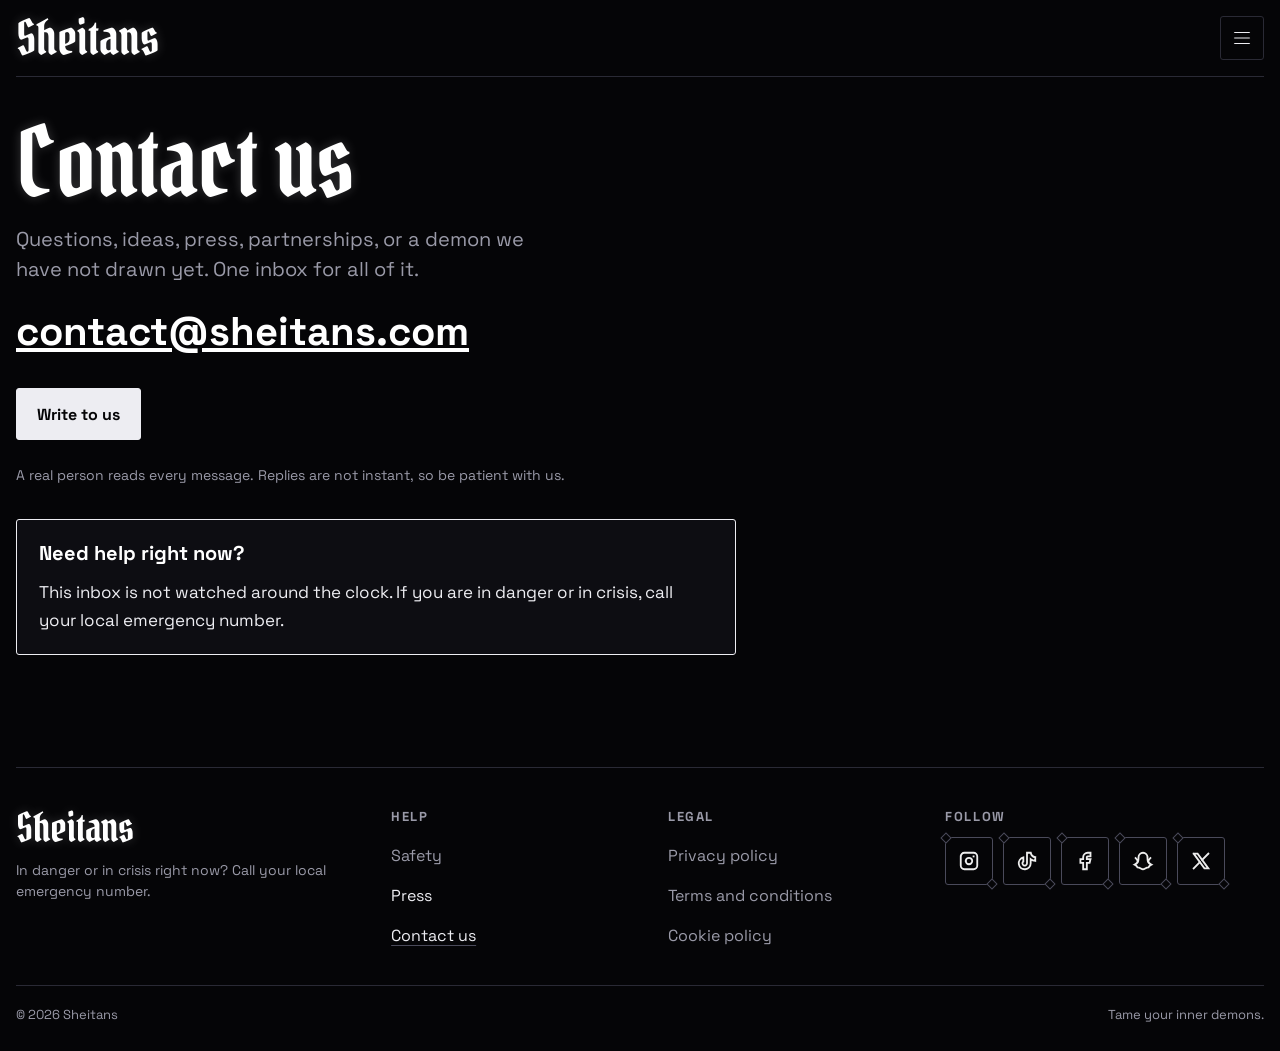
==== contact.html @ 4c61984f "Sheitans coming-soon site Landing page with the neon demon wall, menu screen and save-as-app steps, " ====
<!doctype html>
<html lang="en">
<head>
<meta charset="utf-8">
<meta name="viewport" content="width=device-width, initial-scale=1, viewport-fit=cover">
<title>Contact us · Sheitans</title>
<meta name="description" content="Write to Sheitans at contact@sheitans.com.">
<meta name="theme-color" content="#050507">
<meta property="og:title" content="Contact us · Sheitans">
<meta property="og:description" content="Write to Sheitans at contact@sheitans.com.">
<meta property="og:image" content="https://sheitans.com/assets/img/og-image.png">
<meta property="og:image:width" content="1200">
<meta property="og:image:height" content="630">
<meta name="twitter:card" content="summary_large_image">
<meta property="og:url" content="https://sheitans.com/contact">
<link rel="icon" href="assets/img/favicon.svg" type="image/svg+xml">
<link rel="icon" href="favicon.ico" sizes="any">
<link rel="apple-touch-icon" href="assets/img/apple-touch-icon.png">
<link rel="manifest" href="manifest.webmanifest">
<link rel="preload" href="assets/fonts/Sheitans.ttf" as="font" type="font/ttf" crossorigin>
<link rel="stylesheet" href="https://fonts.googleapis.com/css2?family=Space+Grotesk:wght@400;500;700&display=swap">
<link rel="stylesheet" href="assets/css/styles.css">
</head>
<body>
<div class="wrap">
  <header class="site">
    <a class="logo" href="index.html">Sheitans</a>
    <button class="burger" id="burger" type="button" aria-label="Open menu" aria-controls="menu-screen" aria-expanded="false"><svg width="22" height="22" viewBox="0 0 24 24" aria-hidden="true"><path fill="currentColor" d="M3 6 L4 5.4 H20 L21 6 L20 6.6 H4 Z M3 12 L4 11.4 H20 L21 12 L20 12.6 H4 Z M3 18 L4 17.4 H20 L21 18 L20 18.6 H4 Z"/></svg></button>
  </header>
</div>

<main class="wrap page">
  <article class="doc">
<h1>Contact us</h1>
<p class="lede">Questions, ideas, press, partnerships, or a demon we have not drawn yet. One inbox for all of it.</p>
<p><a class="email" href="mailto:contact@sheitans.com">contact@sheitans.com</a></p>
<p><a class="btn btn-primary" href="mailto:contact@sheitans.com">Write to us</a></p>
<p class="muted">A real person reads every message. Replies are not instant, so be patient with us.</p>

<section class="crisis-panel" aria-labelledby="urgent">
  <h2 id="urgent">Need help right now?</h2>
  <p>This inbox is not watched around the clock. If you are in danger or in crisis, call your local emergency number.</p>
</section>
  </article>
</main>

<footer class="wrap">
  <div class="foot">
    <div class="brand">
      <a class="logo" href="index.html">Sheitans</a>
      <p class="crisis">In danger or in crisis right now? Call your local emergency number.</p>
    </div>
    <nav aria-label="Help">
      <h3>Help</h3>
      <ul><li><span class="unlinked">Safety</span></li><li><a href="press.html">Press</a></li><li><a href="contact.html" aria-current="page">Contact us</a></li></ul>
    </nav>
    <nav aria-label="Legal">
      <h3>Legal</h3>
      <ul><li><span class="unlinked">Privacy policy</span></li><li><span class="unlinked">Terms and conditions</span></li><li><span class="unlinked">Cookie policy</span></li></ul>
    </nav>
    <div>
      <h3>Follow</h3>
      <div class="socials">
        <a class="social" href="#" aria-label="Sheitans on Instagram" title="Instagram"><img src="assets/img/social/brand-instagram.svg" alt="" width="22" height="22"></a>
        <a class="social" href="#" aria-label="Sheitans on TikTok" title="TikTok"><img src="assets/img/social/brand-tiktok.svg" alt="" width="22" height="22"></a>
        <a class="social" href="#" aria-label="Sheitans on Facebook" title="Facebook"><img src="assets/img/social/brand-facebook.svg" alt="" width="22" height="22"></a>
        <a class="social" href="#" aria-label="Sheitans on Snapchat" title="Snapchat"><img src="assets/img/social/brand-snapchat.svg" alt="" width="22" height="22"></a>
        <a class="social" href="#" aria-label="Sheitans on X" title="X"><img src="assets/img/social/brand-x.svg" alt="" width="22" height="22"></a>
      </div>
    </div>
    <div class="legal-line"><span>© 2026 Sheitans</span><span>Tame your inner demons.</span></div>
  </div>
</footer>

<div class="menu-screen" id="menu-screen" role="dialog" aria-modal="true" aria-label="Menu" hidden>
  <div class="wrap">
    <div class="menu-top">
      <span class="logo">Sheitans</span>
      <button class="close" id="menu-close" type="button"><svg width="16" height="16" viewBox="0 0 24 24" aria-hidden="true"><path fill="currentColor" d="M3.6 5 L5 3.6 L20.4 19 L19 20.4 Z M19.7 3.8 L20.2 4.3 L4.3 20.2 L3.8 19.7 Z"/></svg>Close</button>
    </div>
    <div class="menu-body" id="menu-main">
      <span data-demon="d1" data-lit></span>
      <h2 class="menu-title">Nothing hidden here.</h2>
      <p class="menu-sub">No secret menu, no trap door. Just you and your demons. More soon.</p>
    </div>
    <div class="howto" id="menu-howto" hidden>
      <h2>Save it as an app</h2>
      <p class="lead">Sheitans lives on your home screen like any app. No store, no download.</p>
      <div class="os">
        <h3>iPhone · Safari</h3>
        <ol><li>Tap the Share button at the bottom of the screen.</li><li>Scroll down and tap Add to Home Screen.</li><li>Tap Add. Sheitans joins your other apps.</li></ol>
      </div>
      <div class="os">
        <h3>Android · Chrome</h3>
        <ol><li>Tap the three-dot menu at the top right.</li><li>Tap Install app or Add to home screen.</li><li>Confirm. Sheitans joins your other apps.</li></ol>
      </div>
      <button class="btn btn-secondary" id="menu-back" type="button">Back</button>
    </div>
    <div class="menu-actions">
      <button class="btn btn-primary" id="menu-login" type="button">Log in</button>
      <a class="btn btn-secondary" id="menu-save" href="#install">Save as an app</a>
      <p class="hint" id="menu-hint" aria-live="polite"></p>
    </div>
  </div>
</div>

<script src="assets/js/main.js"></script>
</body>
</html>
---- assets/css/styles.css ----
/* Sheitans site styles: header, menu screen, footer, CTA, neon demons.
   Display face: Sheitans.ttf (Pirata One, SIL Open Font License, see assets/fonts/OFL.txt). */
@font-face { font-family: 'Sheitans'; src: url(../fonts/Sheitans.ttf) format('truetype'); font-display: swap; }
:root {
  --void: #050507; --board: #08080C; --panel: #0D0D12; --smoke: #EDEDF2; --muted: #9A9AA8;
  --line: #2A2A35; --line-lit: #4A4A5A; --rule: #0E0E14; --alarm: #FF2E4D;
  --display: 'Sheitans', 'Pirata One', Georgia, serif;
  --text: 'Space Grotesk', system-ui, -apple-system, sans-serif;
  color-scheme: dark;
}
* { box-sizing: border-box; }
[hidden] { display: none !important; }
html, body { margin: 0; background: var(--void); color: var(--smoke); font-family: var(--text); }
body { overflow-x: hidden; }
body.locked { overflow: hidden; }
.wrap { max-width: 1280px; margin: 0 auto; padding-left: max(16px, env(safe-area-inset-left, 0px)); padding-right: max(16px, env(safe-area-inset-right, 0px)); }
a { color: inherit; }
:focus-visible { outline: 2px solid var(--smoke); outline-offset: 3px; }

/* Header: logo and burger only */
.site { display: flex; justify-content: space-between; align-items: center; padding-block: 14px; border-bottom: 1px solid var(--line); }
.logo { margin: 0; font: 400 clamp(34px, 9vw, 48px)/1 var(--display); color: #FFFFFF; text-decoration: none; text-shadow: 0 0 12px rgba(255,255,255,0.2); }
.burger { width: 44px; height: 44px; display: grid; place-items: center; background: transparent; border: 1px solid var(--line); border-radius: 3px; color: var(--smoke); cursor: pointer; }
.burger:hover { border-color: var(--line-lit); }

/* Hero tagline and CTA */
.tag { margin: 0; font: 400 clamp(56px, 15vw, 150px)/0.92 var(--display); text-wrap: balance; color: #FFFFFF; text-shadow: 0 0 16px rgba(255,255,255,0.35); }
.cta { display: inline-flex; align-items: center; justify-content: center; gap: 12px; min-height: 48px; padding: 0 22px; background: transparent; border: 1px solid #3A3A46; border-radius: 3px; color: var(--muted); font: 500 14px/1 var(--text); letter-spacing: 0.12em; text-transform: uppercase; cursor: not-allowed; }
.cta i { width: 8px; height: 8px; background: var(--alarm); transform: rotate(45deg); box-shadow: 0 0 8px var(--alarm); animation: blink 1.4s steps(2, jump-none) infinite; }

/* Menu screen */
.menu-screen { position: fixed; inset: 0; z-index: 50; background: var(--void); display: flex; flex-direction: column; padding-top: env(safe-area-inset-top, 0px); padding-bottom: env(safe-area-inset-bottom, 0px); }
.menu-screen .wrap { width: 100%; flex: 1; display: flex; flex-direction: column; }
.menu-top { display: flex; justify-content: space-between; align-items: center; padding-block: 14px; border-bottom: 1px solid var(--line); }
.close { display: inline-flex; align-items: center; gap: 10px; min-height: 44px; padding: 0 14px; background: transparent; border: 1px solid var(--line); border-radius: 3px; color: var(--smoke); font: 500 14px var(--text); cursor: pointer; }
.menu-body { flex: 1; display: flex; flex-direction: column; align-items: center; justify-content: center; text-align: center; gap: 20px; padding-block: 32px; }
.menu-body .demon { width: 120px; }
.menu-title { margin: 0; font: 400 clamp(52px, 14vw, 112px)/0.95 var(--display); text-wrap: balance; color: #FFFFFF; }
.menu-sub { margin: 0; max-width: 32ch; color: var(--muted); font-size: 17px; line-height: 1.5; }
.menu-actions { display: grid; gap: 10px; padding-block: 16px 24px; width: 100%; max-width: 480px; margin: 0 auto; }
.btn { display: inline-flex; align-items: center; justify-content: center; gap: 10px; min-height: 52px; padding: 0 20px; border-radius: 3px; font: 700 16px var(--text); text-decoration: none; cursor: pointer; }
.btn-primary { background: var(--smoke); color: var(--void); border: 1px solid var(--smoke); }
.btn-secondary { background: transparent; color: var(--smoke); border: 1px solid var(--line-lit); }
.hint { min-height: 20px; margin: 0; text-align: center; color: var(--muted); font-size: 14px; }

/* How-to: save as an app */
.howto { flex: 1; display: flex; flex-direction: column; gap: 24px; padding-block: 32px; max-width: 640px; width: 100%; margin: 0 auto; }
.howto h2 { margin: 0; font: 400 clamp(40px, 10vw, 72px)/1 var(--display); color: #FFFFFF; }
.howto p.lead { margin: 0; color: var(--muted); font-size: 17px; line-height: 1.5; }
.os { border: 1px solid var(--line); border-radius: 3px; padding: 18px; display: grid; gap: 10px; }
.os h3 { margin: 0; font: 700 16px var(--text); letter-spacing: 0.08em; text-transform: uppercase; color: var(--muted); }
.os ol { margin: 0; padding-left: 22px; display: grid; gap: 8px; font-size: 16px; line-height: 1.5; }

/* Footer */
.foot { border-top: 1px solid var(--line); padding-block: 40px 28px; display: grid; gap: 32px; grid-template-columns: 1fr; }
.foot .brand { display: grid; gap: 12px; align-content: start; }
.foot .brand .logo { font-size: 40px; }
.foot .crisis { margin: 0; color: var(--muted); font-size: 14px; line-height: 1.5; max-width: 36ch; }
.foot h3 { margin: 0 0 12px; font: 700 13px var(--text); letter-spacing: 0.12em; text-transform: uppercase; color: var(--muted); }
.foot ul { list-style: none; margin: 0; padding: 0; display: grid; gap: 4px; }
.foot ul a { display: inline-flex; align-items: center; min-height: 36px; text-decoration: none; font-size: 16px; color: var(--smoke); }
.foot ul a[aria-current="page"] { text-decoration: underline; text-underline-offset: 4px; text-decoration-color: var(--line-lit); }
.foot ul .unlinked { display: inline-flex; align-items: center; min-height: 36px; font-size: 16px; color: var(--muted); }
.foot ul a:hover { text-decoration: underline; text-underline-offset: 4px; }
.socials { display: flex; flex-wrap: wrap; gap: 10px; }
.social { position: relative; width: 48px; height: 48px; display: grid; place-items: center; border: 1px solid var(--line-lit); border-radius: 3px; color: var(--smoke); text-decoration: none; }
.social img { display: block; width: 22px; height: 22px; filter: invert(93%); }
.social:hover img { filter: invert(100%); }
.social::before, .social::after { content: ""; position: absolute; width: 6px; height: 6px; background: var(--void); border: 1px solid var(--line-lit); transform: rotate(45deg); }
.social::before { top: -4px; left: -4px; }
.social::after { bottom: -4px; right: -4px; }
.social:hover { border-color: var(--smoke); }
.legal-line { grid-column: 1 / -1; display: flex; flex-wrap: wrap; justify-content: space-between; gap: 8px; padding-top: 20px; border-top: 1px solid var(--line); color: var(--muted); font-size: 13px; }
@media (min-width: 900px) {
  .foot { grid-template-columns: 1.4fr 1fr 1fr 1.3fr; }
}

/* Text pages: legal, safety, press, contact */
.page { padding-block: 40px 72px; }
.doc { max-width: 720px; }
.doc h1 { margin: 0 0 16px; font: 400 clamp(52px, 13vw, 96px)/0.95 var(--display); text-wrap: balance; color: #FFFFFF; text-shadow: 0 0 12px rgba(255,255,255,0.2); }
.doc h2 { margin: 40px 0 12px; font: 700 20px/1.3 var(--text); color: #FFFFFF; }
.doc p, .doc li, .doc dd { font-size: 17px; line-height: 1.65; }
.doc p { margin: 0 0 16px; }
.doc ul { margin: 0 0 16px; padding-left: 22px; display: grid; gap: 6px; }
.doc a { text-underline-offset: 3px; }
.doc a:hover { text-decoration-thickness: 2px; }
.doc .updated, .doc .muted { color: var(--muted); font-size: 14px; }
.doc .updated { margin-bottom: 32px; }
.doc .lede { color: var(--muted); font-size: 20px; line-height: 1.5; max-width: 40ch; }
.doc .short, .doc .crisis-panel { margin: 32px 0 40px; padding: 20px 22px; background: var(--panel); border: 1px solid var(--line); border-radius: 3px; }
.doc .crisis-panel { border-color: var(--smoke); }
.doc .short h2, .doc .crisis-panel h2 { margin-top: 0; }
.doc .short > :last-child, .doc .crisis-panel > :last-child { margin-bottom: 0; }
.doc mark.fill { background: var(--panel); color: var(--smoke); outline: 1px dashed var(--line-lit); padding: 0 4px; }
.doc .facts { margin: 0 0 16px; display: grid; border-top: 1px solid var(--line); }
.doc .facts div { display: grid; grid-template-columns: 9em 1fr; gap: 12px; padding: 10px 0; border-bottom: 1px solid var(--line); }
.doc .facts dt { color: var(--muted); font-size: 15px; line-height: 1.65; }
.doc .facts dd { margin: 0; }
.doc .assets { list-style: none; padding: 0; gap: 0; border-top: 1px solid var(--line); }
.doc .assets li { display: flex; flex-wrap: wrap; justify-content: space-between; align-items: center; gap: 4px 16px; min-height: 52px; padding-block: 6px; border-bottom: 1px solid var(--line); }
.doc .assets span { color: var(--muted); font-size: 14px; }
.doc .email { display: inline-block; padding-block: 8px; font: 700 clamp(24px, 6.5vw, 40px)/1.2 var(--text); color: #FFFFFF; overflow-wrap: anywhere; }
.doc .btn { margin-block: 8px 8px; }

/* Neon demons: everything is a stroked line, nothing filled. Face lines are thinner than the outline, as in the app icon. */
.demon { display: block; width: 100%; color: var(--c); }
.demon path { fill: none; stroke: currentColor; stroke-linejoin: round; stroke-linecap: round; }
.demon .o { stroke-width: 5; }
.demon .f { stroke-width: 3.2; }
.demon.lit { opacity: 1; filter: drop-shadow(0 0 5px var(--c)) drop-shadow(0 0 16px var(--c)); }
/* Fresque: drawings rest in white ash; random ones light up in one of five colors. */
.demon.ash { color: var(--ash, #EDEDF2); opacity: 0.3; filter: none; }
.demon.ash.on { animation: flicker-on 0.7s linear forwards; }
.demon.ash.out { animation: flicker-out 0.5s linear forwards; }
@keyframes flicker-on {
  0% { color: var(--ash, #EDEDF2); opacity: 0.3; filter: none; }
  12% { color: var(--c); opacity: 1; filter: drop-shadow(0 0 5px var(--c)) drop-shadow(0 0 16px var(--c)); }
  22% { color: var(--c); opacity: 0.25; filter: none; }
  40% { color: var(--c); opacity: 1; filter: drop-shadow(0 0 5px var(--c)) drop-shadow(0 0 16px var(--c)); }
  52% { color: var(--c); opacity: 0.45; filter: none; }
  68%, 100% { color: var(--c); opacity: 1; filter: drop-shadow(0 0 5px var(--c)) drop-shadow(0 0 16px var(--c)); }
}
@keyframes flicker-out {
  0% { color: var(--c); opacity: 1; filter: drop-shadow(0 0 5px var(--c)) drop-shadow(0 0 16px var(--c)); }
  35% { color: var(--c); opacity: 0.35; filter: none; }
  55% { color: var(--c); opacity: 0.9; filter: drop-shadow(0 0 4px var(--c)); }
  100% { color: var(--ash, #EDEDF2); opacity: 0.3; filter: none; }
}
@keyframes blink { 50% { opacity: 0.25; } }
@media (prefers-reduced-motion: reduce) {
  .demon.ash.on { animation: none; color: var(--c); opacity: 1; filter: drop-shadow(0 0 6px var(--c)); }
  .cta i { animation: none; }
}
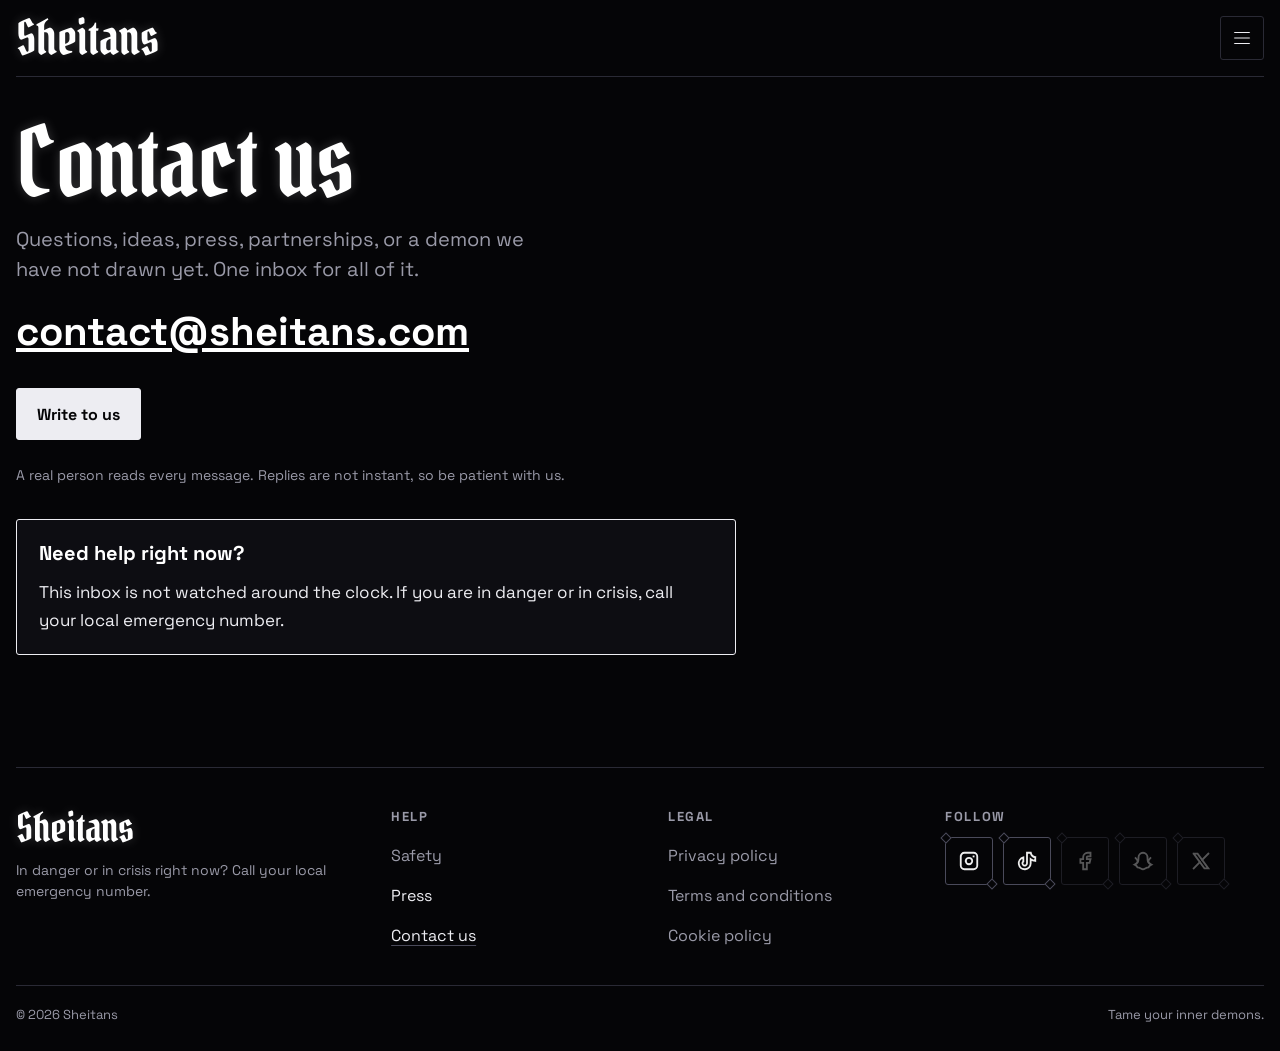
==== commit cc41b6c3: "Link Instagram and TikTok; show the other social icons as coming soon Co-Authored-By: Claude Opus 5." ====
--- a/contact.html
+++ b/contact.html
@@ -61,11 +61,11 @@
     <div>
       <h3>Follow</h3>
       <div class="socials">
-        <a class="social" href="#" aria-label="Sheitans on Instagram" title="Instagram"><img src="assets/img/social/brand-instagram.svg" alt="" width="22" height="22"></a>
-        <a class="social" href="#" aria-label="Sheitans on TikTok" title="TikTok"><img src="assets/img/social/brand-tiktok.svg" alt="" width="22" height="22"></a>
-        <a class="social" href="#" aria-label="Sheitans on Facebook" title="Facebook"><img src="assets/img/social/brand-facebook.svg" alt="" width="22" height="22"></a>
-        <a class="social" href="#" aria-label="Sheitans on Snapchat" title="Snapchat"><img src="assets/img/social/brand-snapchat.svg" alt="" width="22" height="22"></a>
-        <a class="social" href="#" aria-label="Sheitans on X" title="X"><img src="assets/img/social/brand-x.svg" alt="" width="22" height="22"></a>
+        <a class="social" href="https://www.instagram.com/sheitansapp" target="_blank" rel="me noopener" aria-label="Sheitans on Instagram" title="Instagram"><img src="assets/img/social/brand-instagram.svg" alt="" width="22" height="22"></a>
+        <a class="social" href="https://www.tiktok.com/@sheitansapp" target="_blank" rel="me noopener" aria-label="Sheitans on TikTok" title="TikTok"><img src="assets/img/social/brand-tiktok.svg" alt="" width="22" height="22"></a>
+        <span class="social is-off" title="Facebook: coming soon"><span class="sr-only">Sheitans on Facebook: coming soon</span><img src="assets/img/social/brand-facebook.svg" alt="" width="22" height="22"></span>
+        <span class="social is-off" title="Snapchat: coming soon"><span class="sr-only">Sheitans on Snapchat: coming soon</span><img src="assets/img/social/brand-snapchat.svg" alt="" width="22" height="22"></span>
+        <span class="social is-off" title="X: coming soon"><span class="sr-only">Sheitans on X: coming soon</span><img src="assets/img/social/brand-x.svg" alt="" width="22" height="22"></span>
       </div>
     </div>
     <div class="legal-line"><span>© 2026 Sheitans</span><span>Tame your inner demons.</span></div>
--- a/assets/css/styles.css
+++ b/assets/css/styles.css
@@ -66,6 +66,10 @@
 .social { position: relative; width: 48px; height: 48px; display: grid; place-items: center; border: 1px solid var(--line-lit); border-radius: 3px; color: var(--smoke); text-decoration: none; }
 .social img { display: block; width: 22px; height: 22px; filter: invert(93%); }
 .social:hover img { filter: invert(100%); }
+.social.is-off { opacity: 0.35; cursor: default; }
+.social.is-off:hover { border-color: var(--line-lit); }
+.social.is-off:hover img { filter: invert(93%); }
+.sr-only { position: absolute; width: 1px; height: 1px; overflow: hidden; clip: rect(0 0 0 0); white-space: nowrap; }
 .social::before, .social::after { content: ""; position: absolute; width: 6px; height: 6px; background: var(--void); border: 1px solid var(--line-lit); transform: rotate(45deg); }
 .social::before { top: -4px; left: -4px; }
 .social::after { bottom: -4px; right: -4px; }
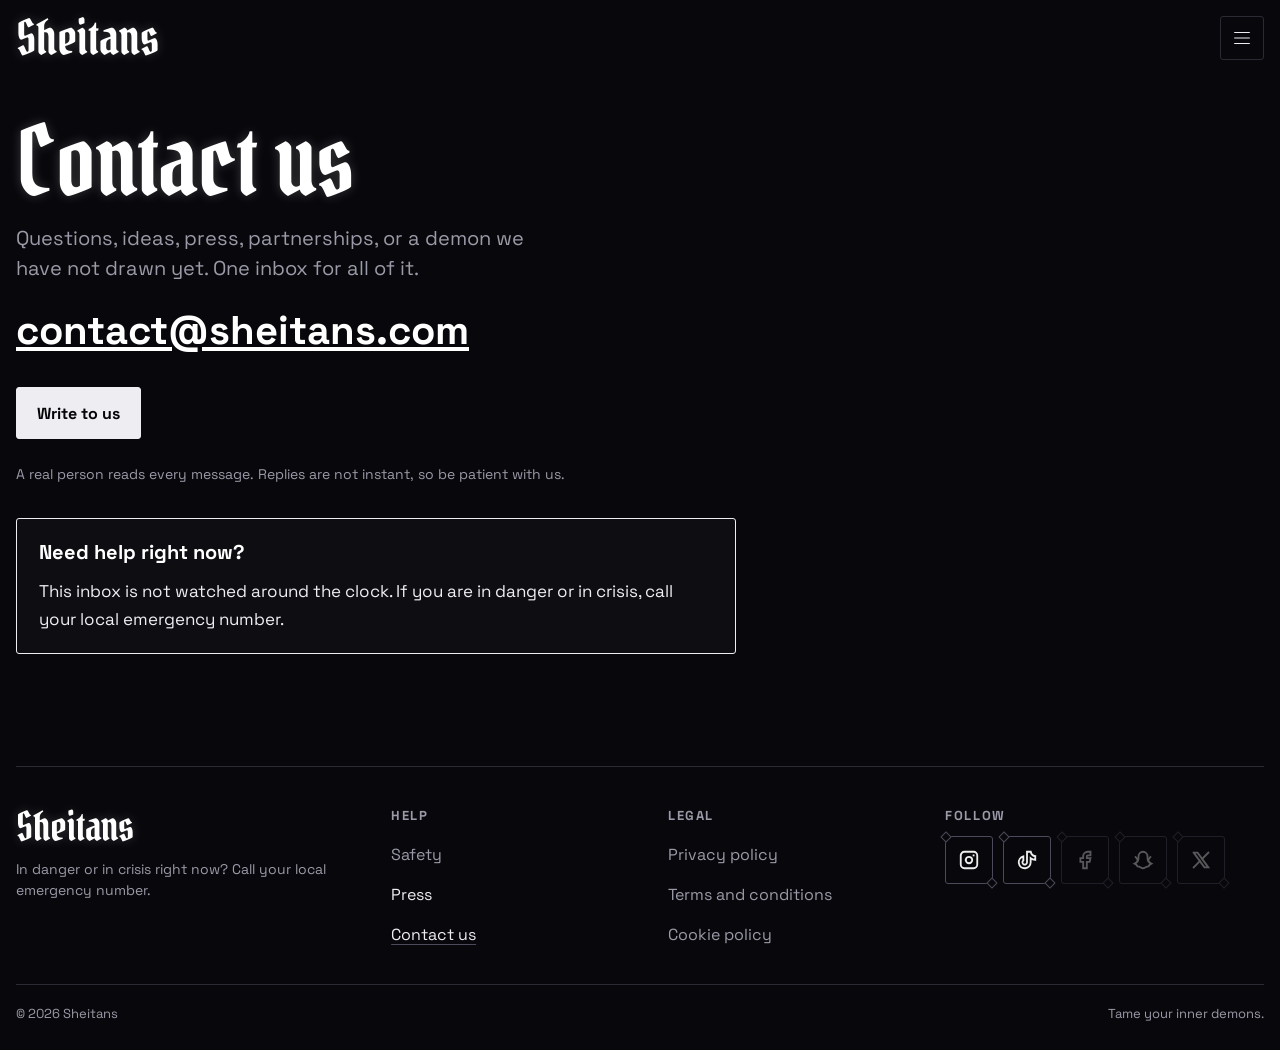
==== commit 2c4b8ab0: "Use the wall's Board color as the background everywhere Co-Authored-By: Claude Opus 5.5 <noreply@ant" ====
--- a/contact.html
+++ b/contact.html
@@ -5,7 +5,7 @@
 <meta name="viewport" content="width=device-width, initial-scale=1, viewport-fit=cover">
 <title>Contact us · Sheitans</title>
 <meta name="description" content="Write to Sheitans at contact@sheitans.com.">
-<meta name="theme-color" content="#050507">
+<meta name="theme-color" content="#08080C">
 <meta property="og:title" content="Contact us · Sheitans">
 <meta property="og:description" content="Write to Sheitans at contact@sheitans.com.">
 <meta property="og:image" content="https://sheitans.com/assets/img/og-image.png">
--- a/assets/css/styles.css
+++ b/assets/css/styles.css
@@ -10,7 +10,7 @@
 }
 * { box-sizing: border-box; }
 [hidden] { display: none !important; }
-html, body { margin: 0; background: var(--void); color: var(--smoke); font-family: var(--text); }
+html, body { margin: 0; background: var(--board); color: var(--smoke); font-family: var(--text); }
 body { overflow-x: hidden; }
 body.locked { overflow: hidden; }
 .wrap { max-width: 1280px; margin: 0 auto; padding-left: max(16px, env(safe-area-inset-left, 0px)); padding-right: max(16px, env(safe-area-inset-right, 0px)); }
@@ -18,7 +18,7 @@
 :focus-visible { outline: 2px solid var(--smoke); outline-offset: 3px; }
 
 /* Header: logo and burger only */
-.site { display: flex; justify-content: space-between; align-items: center; padding-block: 14px; border-bottom: 1px solid var(--line); }
+.site { display: flex; justify-content: space-between; align-items: center; padding-block: 14px; }
 .logo { margin: 0; font: 400 clamp(34px, 9vw, 48px)/1 var(--display); color: #FFFFFF; text-decoration: none; text-shadow: 0 0 12px rgba(255,255,255,0.2); }
 .burger { width: 44px; height: 44px; display: grid; place-items: center; background: transparent; border: 1px solid var(--line); border-radius: 3px; color: var(--smoke); cursor: pointer; }
 .burger:hover { border-color: var(--line-lit); }
@@ -29,9 +29,9 @@
 .cta i { width: 8px; height: 8px; background: var(--alarm); transform: rotate(45deg); box-shadow: 0 0 8px var(--alarm); animation: blink 1.4s steps(2, jump-none) infinite; }
 
 /* Menu screen */
-.menu-screen { position: fixed; inset: 0; z-index: 50; background: var(--void); display: flex; flex-direction: column; padding-top: env(safe-area-inset-top, 0px); padding-bottom: env(safe-area-inset-bottom, 0px); }
+.menu-screen { position: fixed; inset: 0; z-index: 50; background: var(--board); display: flex; flex-direction: column; padding-top: env(safe-area-inset-top, 0px); padding-bottom: env(safe-area-inset-bottom, 0px); }
 .menu-screen .wrap { width: 100%; flex: 1; display: flex; flex-direction: column; }
-.menu-top { display: flex; justify-content: space-between; align-items: center; padding-block: 14px; border-bottom: 1px solid var(--line); }
+.menu-top { display: flex; justify-content: space-between; align-items: center; padding-block: 14px; }
 .close { display: inline-flex; align-items: center; gap: 10px; min-height: 44px; padding: 0 14px; background: transparent; border: 1px solid var(--line); border-radius: 3px; color: var(--smoke); font: 500 14px var(--text); cursor: pointer; }
 .menu-body { flex: 1; display: flex; flex-direction: column; align-items: center; justify-content: center; text-align: center; gap: 20px; padding-block: 32px; }
 .menu-body .demon { width: 120px; }
@@ -70,7 +70,7 @@
 .social.is-off:hover { border-color: var(--line-lit); }
 .social.is-off:hover img { filter: invert(93%); }
 .sr-only { position: absolute; width: 1px; height: 1px; overflow: hidden; clip: rect(0 0 0 0); white-space: nowrap; }
-.social::before, .social::after { content: ""; position: absolute; width: 6px; height: 6px; background: var(--void); border: 1px solid var(--line-lit); transform: rotate(45deg); }
+.social::before, .social::after { content: ""; position: absolute; width: 6px; height: 6px; background: var(--board); border: 1px solid var(--line-lit); transform: rotate(45deg); }
 .social::before { top: -4px; left: -4px; }
 .social::after { bottom: -4px; right: -4px; }
 .social:hover { border-color: var(--smoke); }
